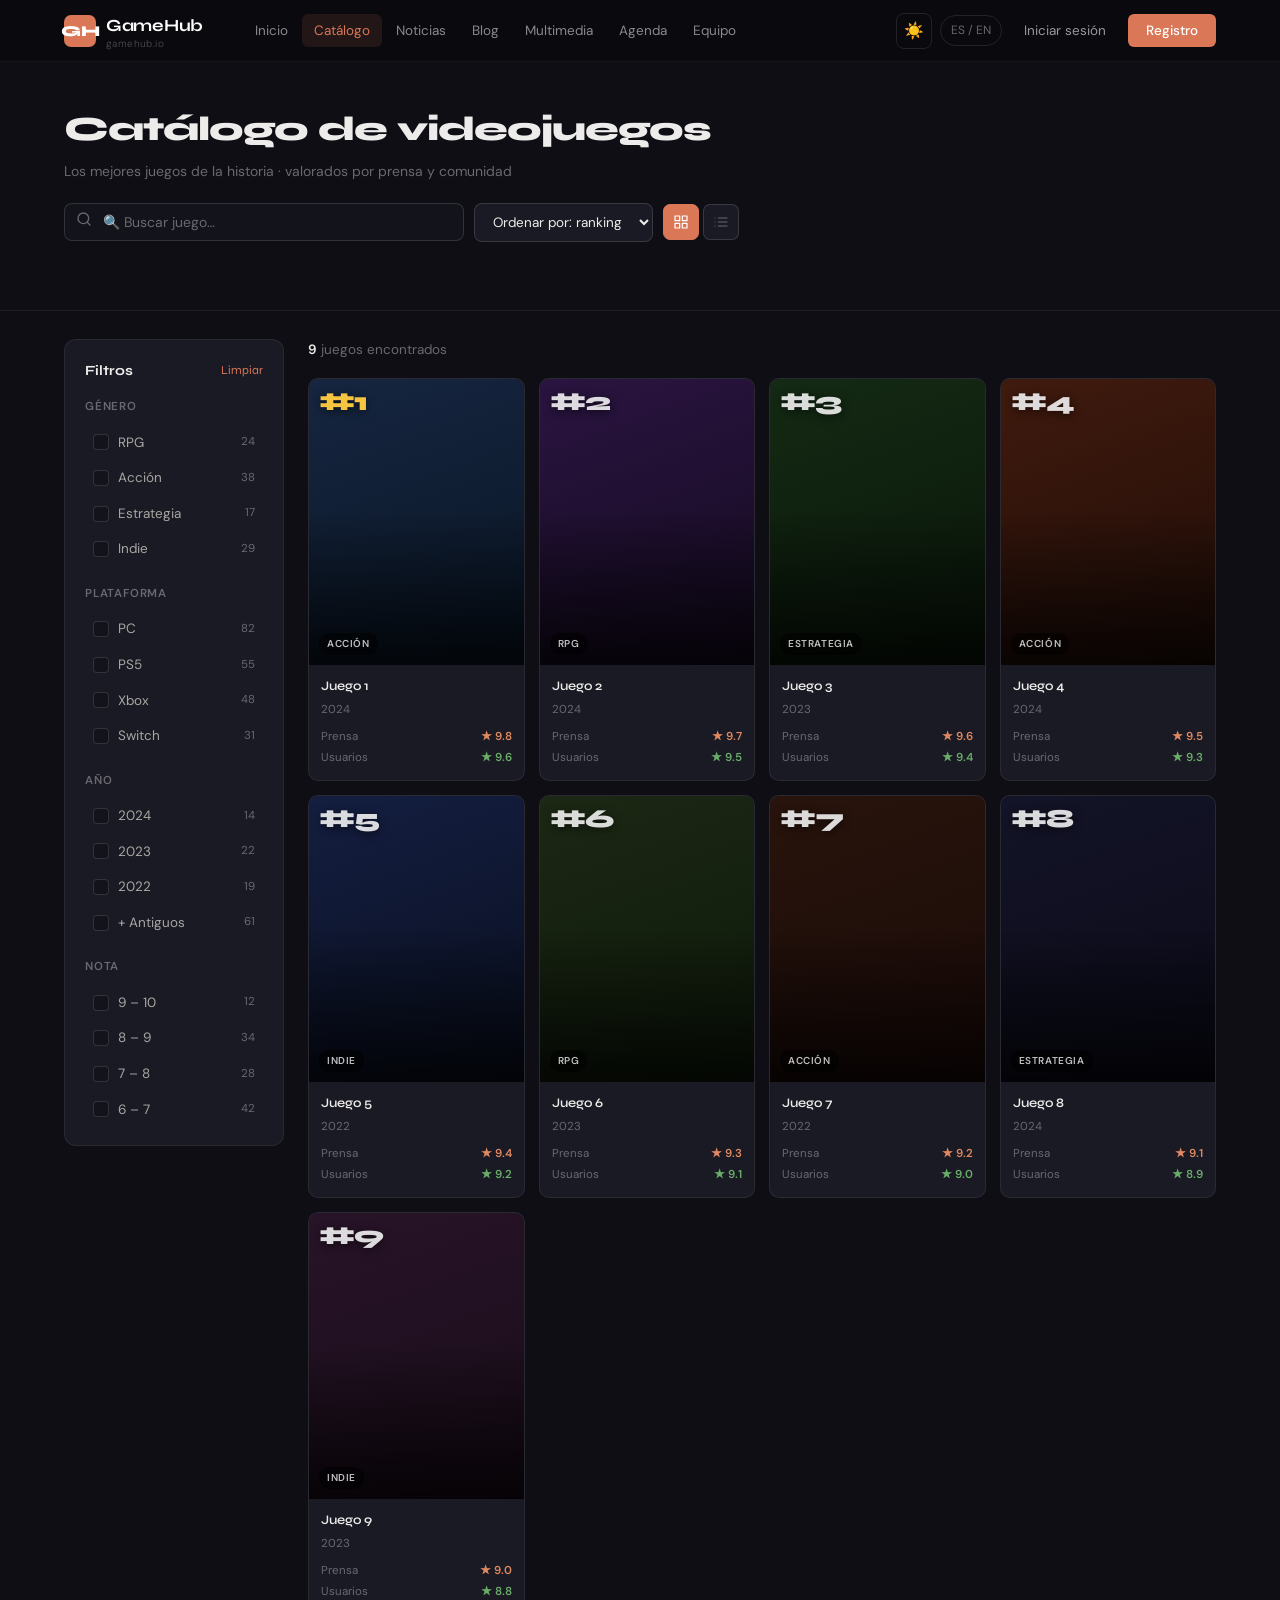
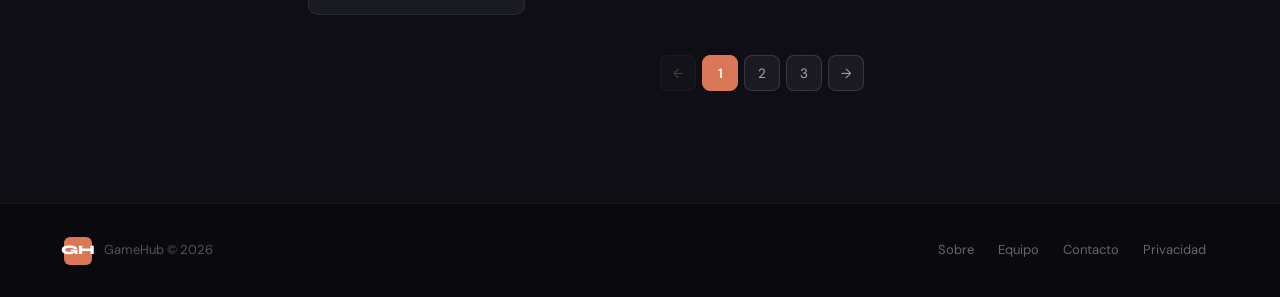
==== frontend/catalogo.html @ 4c036180 "Commit inicial para el frontend Frontend con todas las paginas creadas y funcionales. Falta integrar" ====
<!DOCTYPE html>
<html lang="es" data-theme="dark" data-page="catalogo">
<head>
  <meta charset="UTF-8">
  <meta name="viewport" content="width=device-width, initial-scale=1.0">
  <title>Catálogo — GameHub</title>
  <link rel="preconnect" href="https://fonts.googleapis.com">
  <link rel="preconnect" href="https://fonts.gstatic.com" crossorigin>
  <link href="https://fonts.googleapis.com/css2?family=Syne:wght@400;600;700;800&family=DM+Sans:ital,opsz,wght@0,9..40,300;0,9..40,400;0,9..40,500;1,9..40,300&display=swap" rel="stylesheet">
  <link rel="stylesheet" href="css/base.css">
  <link rel="stylesheet" href="css/catalogo.css">
  <link rel="icon" href="data:image/svg+xml,<svg xmlns='http://www.w3.org/2000/svg' viewBox='0 0 32 32'><rect width='32' height='32' rx='7' fill='%23D97757'/><text x='50%25' y='50%25' dominant-baseline='central' text-anchor='middle' font-family='sans-serif' font-weight='900' font-size='18' fill='white'>GH</text></svg>">
</head>
<body>

  <!-- NAVBAR -->
  <nav class="navbar">
    <a href="index.html" class="nav-logo">
      <div class="nav-logo-icon">GH</div>
      <div><div class="nav-logo-text">GameHub</div><small>gamehub.io</small></div>
    </a>
    <div class="nav-links">
      <a href="index.html" data-i18n="nav.inicio">Inicio</a>
      <a href="catalogo.html" class="active" data-i18n="nav.catalogo">Catálogo</a>
      <a href="noticias.html" data-i18n="nav.noticias">Noticias</a>
      <a href="blog.html" data-i18n="nav.blog">Blog</a>
      <a href="multimedia.html" data-i18n="nav.multimedia">Multimedia</a>
      <a href="agenda.html" data-i18n="nav.agenda">Agenda</a>
      <a href="equipo.html" data-i18n="nav.equipo">Equipo</a>
    </div>
    <div class="nav-right">
      <button class="theme-toggle" id="themeToggle">☀️</button>
      <span class="nav-lang" data-i18n="nav.lang">ES / EN</span>
      <button class="btn-ghost" onclick="location.href='login.html'" data-i18n="nav.login">Iniciar sesión</button>
      <button class="btn-primary" onclick="location.href='register.html'" data-i18n="nav.registro">Registro</button>
      <button class="nav-hamburger" id="hamburger" aria-label="Menú"><span></span><span></span><span></span></button>
    </div>
  </nav>

  <!-- PAGE HEADER -->
  <div class="page-header">
    <div class="header-top">
      <div>
        <h1 class="page-title" data-i18n="catalogo.title">Catálogo de <em>videojuegos</em></h1>
        <p class="page-subtitle" data-i18n="catalogo.subtitle">Los mejores juegos de la historia · valorados por prensa y comunidad</p>
      </div>
    </div>
    <div class="controls-row">
      <div class="search-wrap">
        <span class="search-icon"><svg viewBox="0 0 24 24"><circle cx="11" cy="11" r="8"/><line x1="21" y1="21" x2="16.65" y2="16.65"/></svg></span>
        <input class="search-input" type="search" id="searchInput" placeholder="🔍 Buscar juego…" data-i18n-placeholder="catalogo.search.placeholder" autocomplete="off">
      </div>
      <select class="sort-select" id="sortSelect">
        <option value="ranking" data-i18n="catalogo.sort.ranking">Ordenar por: ranking</option>
        <option value="press" data-i18n="catalogo.sort.press">Nota prensa</option>
        <option value="community" data-i18n="catalogo.sort.community">Nota comunidad</option>
        <option value="year-desc" data-i18n="catalogo.sort.year_desc">Año (más reciente)</option>
        <option value="year-asc" data-i18n="catalogo.sort.year_asc">Año (más antiguo)</option>
        <option value="name" data-i18n="catalogo.sort.name">Nombre A–Z</option>
      </select>
      <div class="view-toggle">
        <button class="view-btn active" id="btnGrid" data-i18n-title="catalogo.view.grid" title="Vista cuadrícula">
          <svg viewBox="0 0 24 24"><rect x="3" y="3" width="7" height="7"/><rect x="14" y="3" width="7" height="7"/><rect x="3" y="14" width="7" height="7"/><rect x="14" y="14" width="7" height="7"/></svg>
        </button>
        <button class="view-btn" id="btnList" data-i18n-title="catalogo.view.list" title="Vista lista">
          <svg viewBox="0 0 24 24"><line x1="8" y1="6" x2="21" y2="6"/><line x1="8" y1="12" x2="21" y2="12"/><line x1="8" y1="18" x2="21" y2="18"/><line x1="3" y1="6" x2="3.01" y2="6"/><line x1="3" y1="12" x2="3.01" y2="12"/><line x1="3" y1="18" x2="3.01" y2="18"/></svg>
        </button>
      </div>
    </div>
    <!-- Active filter chips -->
    <div class="active-filters" id="activeFilters"></div>
  </div>

  <!-- LAYOUT -->
  <div class="layout">

    <!-- SIDEBAR -->
    <aside class="sidebar">
      <div class="sidebar-title">
        <span data-i18n="catalogo.filters.title">Filtros</span>
        <span class="clear-all" id="clearAll" data-i18n="catalogo.filters.clear">Limpiar</span>
      </div>

      <div class="filter-group">
        <span class="filter-group-label" data-i18n="catalogo.filter.genero">Género</span>
        <div class="filter-options">
          <label class="filter-opt"><input type="checkbox" data-group="genero" value="rpg"><span class="filter-box"><svg viewBox="0 0 12 10"><polyline points="1 5 4.5 8.5 11 1"/></svg></span>RPG<span class="filter-opt-count">24</span></label>
          <label class="filter-opt"><input type="checkbox" data-group="genero" value="accion"><span class="filter-box"><svg viewBox="0 0 12 10"><polyline points="1 5 4.5 8.5 11 1"/></svg></span>Acción<span class="filter-opt-count">38</span></label>
          <label class="filter-opt"><input type="checkbox" data-group="genero" value="estrategia"><span class="filter-box"><svg viewBox="0 0 12 10"><polyline points="1 5 4.5 8.5 11 1"/></svg></span>Estrategia<span class="filter-opt-count">17</span></label>
          <label class="filter-opt"><input type="checkbox" data-group="genero" value="indie"><span class="filter-box"><svg viewBox="0 0 12 10"><polyline points="1 5 4.5 8.5 11 1"/></svg></span>Indie<span class="filter-opt-count">29</span></label>
        </div>
      </div>

      <div class="filter-group">
        <span class="filter-group-label" data-i18n="catalogo.filter.plataforma">Plataforma</span>
        <div class="filter-options">
          <label class="filter-opt"><input type="checkbox" data-group="plataforma" value="pc"><span class="filter-box"><svg viewBox="0 0 12 10"><polyline points="1 5 4.5 8.5 11 1"/></svg></span>PC<span class="filter-opt-count">82</span></label>
          <label class="filter-opt"><input type="checkbox" data-group="plataforma" value="ps5"><span class="filter-box"><svg viewBox="0 0 12 10"><polyline points="1 5 4.5 8.5 11 1"/></svg></span>PS5<span class="filter-opt-count">55</span></label>
          <label class="filter-opt"><input type="checkbox" data-group="plataforma" value="xbox"><span class="filter-box"><svg viewBox="0 0 12 10"><polyline points="1 5 4.5 8.5 11 1"/></svg></span>Xbox<span class="filter-opt-count">48</span></label>
          <label class="filter-opt"><input type="checkbox" data-group="plataforma" value="switch"><span class="filter-box"><svg viewBox="0 0 12 10"><polyline points="1 5 4.5 8.5 11 1"/></svg></span>Switch<span class="filter-opt-count">31</span></label>
        </div>
      </div>

      <div class="filter-group">
        <span class="filter-group-label" data-i18n="catalogo.filter.anyo">Año</span>
        <div class="filter-options">
          <label class="filter-opt"><input type="checkbox" data-group="anyo" value="2024"><span class="filter-box"><svg viewBox="0 0 12 10"><polyline points="1 5 4.5 8.5 11 1"/></svg></span>2024<span class="filter-opt-count">14</span></label>
          <label class="filter-opt"><input type="checkbox" data-group="anyo" value="2023"><span class="filter-box"><svg viewBox="0 0 12 10"><polyline points="1 5 4.5 8.5 11 1"/></svg></span>2023<span class="filter-opt-count">22</span></label>
          <label class="filter-opt"><input type="checkbox" data-group="anyo" value="2022"><span class="filter-box"><svg viewBox="0 0 12 10"><polyline points="1 5 4.5 8.5 11 1"/></svg></span>2022<span class="filter-opt-count">19</span></label>
          <label class="filter-opt"><input type="checkbox" data-group="anyo" value="old"><span class="filter-box"><svg viewBox="0 0 12 10"><polyline points="1 5 4.5 8.5 11 1"/></svg></span><span data-i18n="catalogo.filter.old">+ Antiguos</span><span class="filter-opt-count">61</span></label>
        </div>
      </div>

      <div class="filter-group">
        <span class="filter-group-label" data-i18n="catalogo.filter.nota">Nota</span>
        <div class="filter-options">
          <label class="filter-opt"><input type="checkbox" data-group="nota" value="9-10"><span class="filter-box"><svg viewBox="0 0 12 10"><polyline points="1 5 4.5 8.5 11 1"/></svg></span>9 – 10<span class="filter-opt-count">12</span></label>
          <label class="filter-opt"><input type="checkbox" data-group="nota" value="8-9"><span class="filter-box"><svg viewBox="0 0 12 10"><polyline points="1 5 4.5 8.5 11 1"/></svg></span>8 – 9<span class="filter-opt-count">34</span></label>
          <label class="filter-opt"><input type="checkbox" data-group="nota" value="7-8"><span class="filter-box"><svg viewBox="0 0 12 10"><polyline points="1 5 4.5 8.5 11 1"/></svg></span>7 – 8<span class="filter-opt-count">28</span></label>
          <label class="filter-opt"><input type="checkbox" data-group="nota" value="6-7"><span class="filter-box"><svg viewBox="0 0 12 10"><polyline points="1 5 4.5 8.5 11 1"/></svg></span>6 – 7<span class="filter-opt-count">42</span></label>
        </div>
      </div>
    </aside>

    <!-- MAIN -->
    <main class="main">

      <div class="results-bar">
        <span class="results-count" id="resultsCount"><strong>9</strong> juegos encontrados</span>
      </div>

      <!-- GRID VIEW -->
      <div class="games-grid" id="gamesGrid">
        <!-- Cards injected by JS from data array -->
      </div>

      <!-- LIST VIEW (hidden by default) -->
      <div class="games-list" id="gamesList" style="display:none">
      </div>

      <!-- No results -->
      <div class="no-results" id="noResults">
        <div class="no-results-icon">🎮</div>
        <p data-i18n="catalogo.no_results">Ningún juego coincide con los filtros seleccionados.</p>
      </div>

      <!-- Pagination -->
      <div class="pagination" id="pagination">
        <button class="page-btn" id="prevPage" disabled>←</button>
        <button class="page-btn active" data-page="1">1</button>
        <button class="page-btn" data-page="2">2</button>
        <button class="page-btn" data-page="3">3</button>
        <button class="page-btn" id="nextPage">→</button>
      </div>

    </main>
  </div>

  <script src="js/i18n.js" defer></script>
  <script src="js/base.js" defer></script>
  <script src="js/catalogo.js" defer></script>
  <script src="js/modals.js" defer></script>
</body>
</html>
---- frontend/css/base.css ----
*, *::before, *::after { box-sizing: border-box; margin: 0; padding: 0; }

/* ── THEMES ───────────────────────────────────────── */
[data-theme="dark"] {
  --bg:          #0E0E14;
  --surface:     #1A1A24;
  --surface-2:   #22222E;
  --surface-3:   #20202C;
  --accent:      #D97757;
  --accent-h:    #C4633F;
  --accent-dim:  rgba(217,119,87,0.12);
  --accent-dim2: rgba(217,119,87,0.22);
  --border:      rgba(255,255,255,0.07);
  --border-2:    rgba(255,255,255,0.13);
  --border-focus: rgba(217,119,87,0.6);
  --text:        #EEECEA;
  --text-2:      #A8A6A2;
  --muted:       #6A6870;
  --live:        #E8412A;
  --score-p:     #E08860;
  --score-c:     #6AAD69;
  --nav-bg:      #09090E;
  --nav-border:  rgba(255,255,255,0.05);
  --sidebar-bg:  #111118; 
  --input-bg:    #13131C;
  --error:       #E05252;
  --error-dim:   rgba(224,82,82,0.1);
  --error-border:rgba(224,82,82,0.4);
  --success:     #5BAD5A; 
  --green:       #5BAD5A;
  --green-dim:   rgba(91,173,90,0.12); 
  --shadow:      0 2px 16px rgba(0,0,0,0.45);
  --shadow-lg:   0 8px 40px rgba(0,0,0,0.65);
  --shadow-lg2:  0 20px 60px rgba(0,0,0,0.6);
  --role-color:  #6AAD69;
  --role-bg:     rgba(106,173,105,0.12);
  --hero-glow:   rgba(217,119,87,0.07);
  --hero-cover:  linear-gradient(145deg, #12121C 0%, #1E1E2E 100%);
  --bottom-nav:  #0D0D13;
  --featured-overlay: linear-gradient(to top, rgba(0,0,0,0.92) 0%, rgba(0,0,0,0.5) 50%, rgba(0,0,0,0.1) 100%);
  --gold:        #F5C542;
  --live:        #E8412A;
  --twitch:      #9146FF;
  --youtube:     #FF0000; 
  --player-bg:   #080810; 
}
[data-theme="light"] {
  --bg:          #F3F2EF;
  --surface:     #FFFFFF;
  --surface-2:   #F7F6F3; 
  --accent:      #C96A42;
  --accent-h:    #B05530;
  --accent-dim:  rgba(201,106,66,0.10);
  --accent-dim2: rgba(201,106,66,0.20);
  --border:      rgba(0,0,0,0.08);
  --border-2:    rgba(0,0,0,0.15);
  --border-focus:rgba(201,106,66,0.55);
  --text:        #18181E;
  --text-2:      #5A5858;
  --muted:       #7A7875;
  --live:        #D63522;
  --score-p:     #C06A42;
  --score-c:     #4A8A49;
  --nav-bg:      #18181E;
  --nav-border:  rgba(255,255,255,0.05);
  --sidebar-bg:  #18181E; 
  --input-bg:    #F8F7F4;
  --error:       #C93838;
  --error-dim:   rgba(201,56,56,0.08);
  --shadow:      0 2px 12px rgba(0,0,0,0.08);
  --error-border:rgba(201,56,56,0.35);
  --green:       #3A8A39;
  --green-dim:   rgba(58,138,57,0.10);
  --success:     #3A8A39; 
  --shadow:      0 2px 12px rgba(0,0,0,0.08);
  --shadow-lg:   0 8px 32px rgba(0,0,0,0.14);
  --role-color:  #3A8A39;
  --role-bg:     rgba(58,138,57,0.10);
  --shadow-lg2:  0 20px 60px rgba(0,0,0,0.12);
  --hero-glow:   rgba(201,106,66,0.05);
  --hero-cover:  linear-gradient(145deg, #1A1A28 0%, #252535 100%);
  --bottom-nav:  #18181E;
  --featured-overlay: linear-gradient(to top, rgba(0,0,0,0.88) 0%, rgba(0,0,0,0.45) 55%, rgba(0,0,0,0.08) 100%);
  --gold:        #C8960A;
  --live:        #D63522;
  --twitch:      #7B33E8;
  --youtube:     #CC0000;
  --player-bg:   #18181E;

}

/* ── BASE ─────────────────────────────────────────── */
html { scroll-behavior: smooth; }
body {
  font-family: 'DM Sans', sans-serif;
  background: var(--bg);
  color: var(--text);
  font-size: 15px;
  line-height: 1.6;
  -webkit-font-smoothing: antialiased;
  transition: background 0.28s ease, color 0.28s ease;
}
a { color: inherit; text-decoration: none; }

/* ── NAVBAR ───────────────────────────────────────── */
.navbar {
  position: sticky; top: 0; z-index: 100;
  background: var(--nav-bg);
  border-bottom: 1px solid var(--nav-border);
  padding: 0 clamp(24px, 5vw, 120px);
  display: flex; align-items: center;
  height: 62px;
}
.nav-logo {
  display: flex; align-items: center; gap: 10px;
  margin-right: 40px; flex-shrink: 0;
}
.nav-logo-icon {
  width: 32px; height: 32px;
  background: var(--accent); border-radius: 7px;
  display: flex; align-items: center; justify-content: center;
  font-family: 'Syne', sans-serif; font-weight: 800; font-size: 15px; color: #fff;
}
.nav-logo-text { font-family: 'Syne', sans-serif; font-weight: 700; font-size: 17px; color: #fff; letter-spacing: -0.3px; }
.nav-logo small { font-size: 10px; color: rgba(255,255,255,0.28); font-weight: 300; letter-spacing: 0.4px; display: block; line-height: 1; }
.nav-links { display: flex; align-items: center; gap: 2px; flex: 1; }
.nav-links a { font-size: 13.5px; color: rgba(255,255,255,0.52); padding: 6px 12px; border-radius: 6px; transition: color 0.15s, background 0.15s; white-space: nowrap; }
.nav-links a:hover { color: rgba(255,255,255,0.88); background: rgba(255,255,255,0.06); }
.nav-links a.active { color: var(--accent); background: var(--accent-dim); }
.nav-right { display: flex; align-items: center; gap: 8px; flex-shrink: 0; }
.theme-toggle {
  width: 36px; height: 36px; border-radius: 8px;
  border: 1px solid rgba(255,255,255,0.1); background: transparent;
  cursor: pointer; display: flex; align-items: center; justify-content: center;
  font-size: 16px; line-height: 1; transition: background 0.15s;
}
.theme-toggle:hover { background: rgba(255,255,255,0.08); }
.nav-lang { font-size: 12px; color: rgba(255,255,255,0.38); padding: 5px 10px; border: 1px solid rgba(255,255,255,0.1); border-radius: 100px; cursor: pointer; white-space: nowrap; transition: all 0.15s; }
.nav-lang:hover { color: rgba(255,255,255,0.72); border-color: rgba(255,255,255,0.2); }
.btn-ghost { font-family: 'DM Sans', sans-serif; font-size: 13.5px; color: rgba(255,255,255,0.58); background: transparent; border: none; padding: 8px 14px; cursor: pointer; border-radius: 6px; transition: color 0.15s, background 0.15s; }
.btn-ghost:hover { color: #fff; background: rgba(255,255,255,0.07); }
.btn-primary { font-family: 'DM Sans', sans-serif; font-size: 13.5px; font-weight: 500; color: #fff; background: var(--accent); border: none; padding: 8px 18px; cursor: pointer; border-radius: 6px; transition: background 0.15s, transform 0.1s; }
.btn-primary:hover { background: var(--accent-h); transform: translateY(-1px); }
.nav-hamburger { display: none; }

/* ── FOOTER ───────────────────────────────────────── */
footer {
  background: var(--nav-bg);
  border-top: 1px solid var(--nav-border);
  margin-top: 48px;
  padding: 32px clamp(24px, 5vw, 120px);
  display: flex; align-items: center; justify-content: space-between;
}
.footer-left { display: flex; align-items: center; gap: 12px; }
.footer-logo { width: 28px; height: 28px; background: var(--accent); border-radius: 6px; display: flex; align-items: center; justify-content: center; font-family: 'Syne', sans-serif; font-weight: 800; font-size: 13px; color: #fff; }
.footer-copy { font-size: 13px; color: rgba(255,255,255,0.3); }
.footer-links { display: flex; gap: 4px; }
.footer-links a { font-size: 13px; color: rgba(255,255,255,0.38); padding: 4px 10px; border-radius: 6px; transition: color 0.15s; }
.footer-links a:hover { color: rgba(255,255,255,0.78); }

/* ── BOTTOM NAV (mobile only) ─────────────────────── */
.bottom-nav { display: none; }

/* ── ANIMATIONS ───────────────────────────────────── */
@keyframes fadeUp { from { opacity: 0; transform: translateY(20px); } to { opacity: 1; transform: translateY(0); } }
@keyframes pulse { 0%, 100% { opacity: 1; } 50% { opacity: 0.3; } }
.reveal { opacity: 0; transform: translateY(16px); transition: opacity 0.45s ease, transform 0.45s ease; }
.reveal.visible { opacity: 1; transform: translateY(0); }

/* ── HAMBURGER DRAWER ─────────────────────────────── */
.drawer-overlay {
  display: none;
  position: fixed; inset: 0; z-index: 500;
  background: rgba(0,0,0,0.55);
  backdrop-filter: blur(4px);
  opacity: 0;
  transition: opacity 0.25s ease;
}
.drawer-overlay.open { opacity: 1; }
.drawer {
  position: fixed; top: 0; right: 0; bottom: 0;
  z-index: 501; width: 280px;
  background: var(--nav-bg);
  border-left: 1px solid var(--nav-border);
  transform: translateX(100%);
  transition: transform 0.28s cubic-bezier(0.4, 0, 0.2, 1);
  display: flex; flex-direction: column;
}
.drawer.open { transform: translateX(0); }
.drawer-header {
  display: flex; align-items: center; justify-content: space-between;
  padding: 0 20px; height: 54px;
  border-bottom: 1px solid var(--nav-border);
  flex-shrink: 0;
}
.drawer-logo { display: flex; align-items: center; gap: 8px; }
.drawer-logo-icon { width: 28px; height: 28px; background: var(--accent); border-radius: 6px; display: flex; align-items: center; justify-content: center; font-family: 'Syne', sans-serif; font-weight: 800; font-size: 13px; color: #fff; }
.drawer-logo-text { font-family: 'Syne', sans-serif; font-weight: 700; font-size: 15px; color: #fff; }
.drawer-close { width: 32px; height: 32px; background: transparent; border: 1px solid rgba(255,255,255,0.1); border-radius: 7px; cursor: pointer; color: rgba(255,255,255,0.6); font-size: 18px; line-height: 1; display: flex; align-items: center; justify-content: center; transition: background 0.15s, color 0.15s; }
.drawer-close:hover { background: rgba(255,255,255,0.08); color: #fff; }
.drawer-nav { flex: 1; overflow-y: auto; padding: 12px 12px 0; display: flex; flex-direction: column; gap: 2px; }
.drawer-nav a { display: flex; align-items: center; gap: 12px; font-size: 15px; font-weight: 500; color: rgba(255,255,255,0.65); padding: 12px 14px; border-radius: 8px; transition: color 0.15s, background 0.15s; }
.drawer-nav a:hover { color: #fff; background: rgba(255,255,255,0.07); }
.drawer-nav a.active { color: var(--accent); background: var(--accent-dim); }
.drawer-nav a svg { width: 18px; height: 18px; flex-shrink: 0; stroke: currentColor; fill: none; stroke-width: 1.8; stroke-linecap: round; stroke-linejoin: round; }
.drawer-footer { padding: 16px 12px; border-top: 1px solid var(--nav-border); display: flex; flex-direction: column; gap: 8px; }
.drawer-lang { font-size: 13px; color: rgba(255,255,255,0.45); padding: 10px 14px; border: 1px solid rgba(255,255,255,0.1); border-radius: 8px; text-align: center; cursor: pointer; transition: all 0.15s; }
.drawer-lang:hover { color: rgba(255,255,255,0.75); border-color: rgba(255,255,255,0.2); }
.drawer-btn-ghost { font-family: 'DM Sans', sans-serif; font-size: 14px; color: rgba(255,255,255,0.7); background: rgba(255,255,255,0.06); border: 1px solid rgba(255,255,255,0.1); padding: 11px; border-radius: 8px; cursor: pointer; text-align: center; transition: background 0.15s, color 0.15s; }
.drawer-btn-ghost:hover { color: #fff; background: rgba(255,255,255,0.1); }
.drawer-btn-primary { font-family: 'DM Sans', sans-serif; font-size: 14px; font-weight: 500; color: #fff; background: var(--accent); border: none; padding: 11px; border-radius: 8px; cursor: pointer; text-align: center; transition: background 0.15s; }
.drawer-btn-primary:hover { background: var(--accent-h); }

/* ── MOBILE — navbar, drawer, bottom nav ──────────── */
@media (max-width: 768px) {
  .navbar { padding: 0 16px; height: 54px; }
  .nav-links,
  .nav-right .nav-lang,
  .nav-right .btn-ghost,
  .nav-right .btn-primary { display: none; }
  .nav-logo { margin-right: 0; flex: 1; }
  .nav-logo-icon { width: 28px; height: 28px; font-size: 13px; }
  .nav-logo-text { font-size: 15px; }
  .nav-logo small { display: none; }
  .nav-right { gap: 4px; }
  .theme-toggle { width: 32px; height: 32px; border-radius: 7px; font-size: 14px; }
  .nav-hamburger {
    display: flex; flex-direction: column; justify-content: center; gap: 5px;
    width: 32px; height: 32px; background: transparent;
    border: 1px solid rgba(255,255,255,0.1); border-radius: 7px;
    cursor: pointer; padding: 7px;
  }
  .nav-hamburger span { display: block; height: 1.5px; background: rgba(255,255,255,0.7); border-radius: 2px; transition: all 0.2s; }

  footer { display: none; }

  .bottom-nav {
    display: flex; position: fixed; bottom: 0; left: 0; right: 0; z-index: 200;
    background: var(--bottom-nav); border-top: 1px solid var(--nav-border);
    padding: 0; padding-bottom: env(safe-area-inset-bottom);
  }
  .bottom-nav a {
    flex: 1; display: flex; flex-direction: column; align-items: center; justify-content: center;
    gap: 3px; padding: 10px 4px 8px; color: var(--muted); font-size: 10px;
    font-weight: 500; letter-spacing: 0.2px; transition: color 0.15s;
    -webkit-tap-highlight-color: transparent;
  }
  .bottom-nav a.active { color: var(--accent); }
  .bottom-nav a:hover { color: var(--text-2); }
  .bottom-nav svg { width: 22px; height: 22px; stroke: currentColor; fill: none; stroke-width: 1.8; stroke-linecap: round; stroke-linejoin: round; }
  .bottom-nav a.active svg { stroke-width: 2.2; }
  body { padding-bottom: 68px; }
}

/* ── Drawer hidden on desktop ─────────────────────── */
@media (min-width: 769px) {
  .drawer-overlay, .drawer { display: none !important; }
}
---- frontend/css/catalogo.css ----
*, *::before, *::after { box-sizing: border-box; margin: 0; padding: 0; }
    /* ── PAGE HEADER ──────────────────────────────────── */
    .page-header {
      padding: 40px clamp(24px,5vw,120px) 28px;
      max-width: 1800px; margin: 0 auto;
      border-bottom: 1px solid var(--border);
    }
    .header-top { display: flex; align-items: flex-end; justify-content: space-between; gap: 24px; margin-bottom: 20px; }
    .page-title { font-family: 'Syne',sans-serif; font-weight: 800; font-size: 34px; letter-spacing: -1px; color: var(--text); }
    .page-title em { font-style: normal; color: var(--accent); }
    .page-subtitle { font-size: 14px; color: var(--muted); margin-top: 4px; }

    /* Search + controls row */
    .controls-row { display: flex; align-items: center; gap: 10px; }

    .search-wrap { position: relative; flex: 1; max-width: 400px; }
    .search-icon { position: absolute; left: 12px; top: 50%; transform: translateY(-50%); color: var(--muted); pointer-events: none; }
    .search-icon svg { width: 16px; height: 16px; stroke: currentColor; fill: none; stroke-width: 2; stroke-linecap: round; stroke-linejoin: round; }
    .search-input {
      width: 100%; background: var(--input-bg); border: 1px solid var(--border-2);
      border-radius: 8px; padding: 9px 14px 9px 38px;
      font-family: 'DM Sans',sans-serif; font-size: 14px; color: var(--text);
      outline: none; transition: border-color .18s, box-shadow .18s;
    }
    .search-input::placeholder { color: var(--muted); }
    .search-input:focus { border-color: rgba(217,119,87,.6); box-shadow: 0 0 0 3px var(--accent-dim); }

    .sort-select {
      background: var(--surface); border: 1px solid var(--border-2);
      border-radius: 8px; padding: 9px 14px;
      font-family: 'DM Sans',sans-serif; font-size: 13.5px; color: var(--text);
      cursor: pointer; outline: none; transition: border-color .15s;
      white-space: nowrap;
    }
    .sort-select:focus { border-color: var(--accent); }

    .view-toggle { display: flex; gap: 4px; }
    .view-btn {
      width: 36px; height: 36px; border-radius: 7px;
      border: 1px solid var(--border-2); background: var(--surface);
      cursor: pointer; display: flex; align-items: center; justify-content: center;
      color: var(--muted); transition: all .15s;
    }
    .view-btn svg { width: 16px; height: 16px; stroke: currentColor; fill: none; stroke-width: 1.8; stroke-linecap: round; stroke-linejoin: round; }
    .view-btn.active { background: var(--accent); border-color: var(--accent); color: #fff; }
    .view-btn:hover:not(.active) { border-color: var(--border-2); color: var(--text); }

    /* Active filters chips */
    .active-filters { display: flex; gap: 6px; flex-wrap: wrap; margin-top: 12px; min-height: 28px; }
    .filter-chip {
      display: inline-flex; align-items: center; gap: 6px;
      font-size: 12px; font-weight: 500; color: var(--accent);
      background: var(--accent-dim); border: 1px solid var(--accent-dim2);
      padding: 3px 10px 3px 10px; border-radius: 100px; cursor: pointer;
      transition: background .15s;
    }
    .filter-chip:hover { background: var(--accent-dim2); }
    .filter-chip .chip-x { font-size: 14px; line-height: 1; margin-left: 2px; opacity: .7; }

    /* ── LAYOUT ───────────────────────────────────────── */
    .layout {
      display: grid;
      grid-template-columns: 220px 1fr;
      gap: 24px;
      padding: 28px clamp(24px,5vw,120px) 64px;
      max-width: 1800px; margin: 0 auto;
      align-items: start;
    }

    /* ── SIDEBAR FILTERS ──────────────────────────────── */
    .sidebar {
      position: sticky; top: 78px;
      background: var(--surface); border: 1px solid var(--border);
      border-radius: 12px; padding: 20px;
    }
    .sidebar-title {
      font-family: 'Syne',sans-serif; font-weight: 700; font-size: 14px;
      color: var(--text); margin-bottom: 16px;
      display: flex; align-items: center; justify-content: space-between;
    }
    .clear-all {
      font-size: 12px; font-weight: 400; color: var(--accent);
      cursor: pointer; transition: opacity .15s;
    }
    .clear-all:hover { opacity: .75; }

    .filter-group { margin-bottom: 20px; }
    .filter-group:last-child { margin-bottom: 0; }
    .filter-group-label {
      font-size: 11.5px; font-weight: 600; letter-spacing: .8px;
      text-transform: uppercase; color: var(--muted);
      margin-bottom: 10px; display: block;
    }
    .filter-options { display: flex; flex-direction: column; gap: 4px; }

    .filter-opt {
      display: flex; align-items: center; gap: 9px;
      font-size: 13.5px; color: var(--text-2);
      padding: 5px 8px; border-radius: 6px;
      cursor: pointer; transition: background .15s, color .15s;
      user-select: none;
    }
    .filter-opt:hover { background: var(--surface-3); color: var(--text); }
    .filter-opt input { display: none; }
    .filter-box {
      width: 16px; height: 16px; border-radius: 4px;
      border: 1.5px solid var(--border-2); background: var(--input-bg);
      display: flex; align-items: center; justify-content: center; flex-shrink: 0;
      transition: all .15s;
    }
    .filter-opt input:checked + .filter-box { background: var(--accent); border-color: var(--accent); }
    .filter-box svg { width: 9px; height: 9px; stroke: #fff; fill: none; stroke-width: 2.5; stroke-linecap: round; stroke-linejoin: round; opacity: 0; transition: opacity .15s; }
    .filter-opt input:checked + .filter-box svg { opacity: 1; }
    .filter-opt-count { margin-left: auto; font-size: 11.5px; color: var(--muted); }

    /* ── MAIN CONTENT ─────────────────────────────────── */
    .main { min-width: 0; }

    .results-bar {
      display: flex; align-items: center; justify-content: space-between;
      margin-bottom: 18px;
    }
    .results-count { font-size: 13.5px; color: var(--muted); }
    .results-count strong { color: var(--text); font-weight: 600; }

    /* ── GRID VIEW ────────────────────────────────────── */
    .games-grid {
      display: grid;
      grid-template-columns: repeat(auto-fill, minmax(180px, 1fr));
      gap: 14px;
    }

    .game-card {
      background: var(--surface); border: 1px solid var(--border);
      border-radius: 10px; overflow: hidden; cursor: pointer;
      transition: transform .18s, box-shadow .18s, border-color .18s;
    }
    .game-card:hover { transform: translateY(-5px); box-shadow: var(--shadow-lg); border-color: var(--accent-dim2); }

    .game-cover { width: 100%; aspect-ratio: 3/4; position: relative; }
    .game-cover-bg { position: absolute; inset: 0; }
    .gc1 { background: linear-gradient(160deg,#162640 0%,#091525 100%); }
    .gc2 { background: linear-gradient(160deg,#2A1440 0%,#140A20 100%); }
    .gc3 { background: linear-gradient(160deg,#142A14 0%,#091509 100%); }
    .gc4 { background: linear-gradient(160deg,#401A0E 0%,#200D07 100%); }
    .gc5 { background: linear-gradient(160deg,#141E40 0%,#090F20 100%); }
    .gc6 { background: linear-gradient(160deg,#1C2814 0%,#0E1A0A 100%); }
    .gc7 { background: linear-gradient(160deg,#28140C 0%,#1A0A08 100%); }
    .gc8 { background: linear-gradient(160deg,#141428 0%,#0A0A18 100%); }
    .gc9 { background: linear-gradient(160deg,#281428 0%,#180C18 100%); }
    .game-cover::after { content: ''; position: absolute; bottom: 0; left: 0; right: 0; height: 55%; background: linear-gradient(to top,rgba(0,0,0,.75),transparent); }

    .game-rank { position: absolute; top: 10px; left: 10px; font-family: 'Syne',sans-serif; font-weight: 800; font-size: 26px; color: rgba(255,255,255,.85); line-height: 1; letter-spacing: -1px; text-shadow: 0 2px 10px rgba(0,0,0,.6); z-index: 1; }
    .game-rank.gold { color: var(--gold); }

    .game-genre-tag { position: absolute; bottom: 10px; left: 10px; z-index: 1; font-size: 10px; font-weight: 600; letter-spacing: .6px; text-transform: uppercase; background: rgba(0,0,0,.5); color: rgba(255,255,255,.75); padding: 3px 8px; border-radius: 100px; backdrop-filter: blur(4px); }

    .game-info { padding: 11px 12px 13px; }
    .game-name { font-family: 'Syne',sans-serif; font-weight: 600; font-size: 13px; color: var(--text); margin-bottom: 4px; white-space: nowrap; overflow: hidden; text-overflow: ellipsis; }
    .game-year { font-size: 11.5px; color: var(--muted); margin-bottom: 8px; }
    .game-scores { display: flex; flex-direction: column; gap: 3px; }
    .score-row { display: flex; align-items: center; justify-content: space-between; font-size: 11.5px; }
    .score-label { color: var(--muted); }
    .score-val { font-weight: 600; }
    .score-val.press { color: var(--score-p); }
    .score-val.community { color: var(--score-c); }

    /* ── LIST VIEW ────────────────────────────────────── */
    .games-list { display: flex; flex-direction: column; gap: 8px; }
    .game-row {
      background: var(--surface); border: 1px solid var(--border);
      border-radius: 10px; padding: 14px 18px;
      display: flex; align-items: center; gap: 16px;
      cursor: pointer; transition: transform .15s, border-color .15s, box-shadow .15s;
    }
    .game-row:hover { transform: translateX(4px); border-color: var(--accent-dim2); box-shadow: var(--shadow); }

    .row-rank { font-family: 'Syne',sans-serif; font-weight: 800; font-size: 20px; color: var(--muted); width: 36px; flex-shrink: 0; line-height: 1; letter-spacing: -0.5px; }
    .row-rank.gold { color: var(--gold); }

    .row-thumb { width: 48px; height: 64px; border-radius: 6px; overflow: hidden; position: relative; flex-shrink: 0; }
    .row-thumb-bg { position: absolute; inset: 0; }

    .row-info { flex: 1; min-width: 0; }
    .row-name { font-family: 'Syne',sans-serif; font-weight: 600; font-size: 15px; color: var(--text); margin-bottom: 2px; transition: color .15s; white-space: nowrap; overflow: hidden; text-overflow: ellipsis; }
    .game-row:hover .row-name { color: var(--accent); }
    .row-meta { font-size: 12.5px; color: var(--muted); }

    .row-scores { display: flex; gap: 20px; flex-shrink: 0; }
    .row-score { text-align: center; }
    .row-score-val { font-family: 'Syne',sans-serif; font-weight: 700; font-size: 18px; display: block; line-height: 1; }
    .row-score-val.press { color: var(--score-p); }
    .row-score-val.community { color: var(--score-c); }
    .row-score-label { font-size: 11px; color: var(--muted); display: block; margin-top: 2px; }

    /* ── NO RESULTS ───────────────────────────────────── */
    .no-results { display: none; text-align: center; padding: 64px 0; color: var(--muted); }
    .no-results.visible { display: block; }
    .no-results-icon { font-size: 40px; margin-bottom: 14px; }
    .no-results p { font-size: 14px; }

    /* ── PAGINATION ───────────────────────────────────── */
    .pagination { display: flex; align-items: center; justify-content: center; gap: 6px; margin-top: 40px; }
    .page-btn {
      min-width: 36px; height: 36px; border-radius: 8px;
      border: 1px solid var(--border-2); background: var(--surface);
      font-family: 'DM Sans',sans-serif; font-size: 13.5px; color: var(--text-2);
      cursor: pointer; display: flex; align-items: center; justify-content: center;
      padding: 0 10px; transition: all .15s;
    }
    .page-btn:hover:not(.active):not(:disabled) { border-color: var(--accent); color: var(--accent); }
    .page-btn.active { background: var(--accent); border-color: var(--accent); color: #fff; font-weight: 600; }
    .page-btn:disabled { opacity: .35; cursor: not-allowed; }

    /* ── FOOTER ───────────────────────────────────────── */
    footer { background: var(--nav-bg); border-top: 1px solid var(--nav-border); padding: 32px clamp(24px,5vw,120px); display: flex; align-items: center; justify-content: space-between; }
    .footer-left { display: flex; align-items: center; gap: 12px; }
    .footer-logo { width: 28px; height: 28px; background: var(--accent); border-radius: 6px; display: flex; align-items: center; justify-content: center; font-family: 'Syne',sans-serif; font-weight: 800; font-size: 13px; color: #fff; }
    .footer-copy { font-size: 13px; color: rgba(255,255,255,.3); }
    .footer-links { display: flex; gap: 4px; }
    .footer-links a { font-size: 13px; color: rgba(255,255,255,.38); padding: 4px 10px; border-radius: 6px; transition: color .15s; }
    .footer-links a:hover { color: rgba(255,255,255,.78); }

    /* ── MOBILE ───────────────────────────────────────── */
    @media (max-width: 768px) {
      .navbar { padding: 0 16px; height: 54px; }
      .nav-links, .nav-right .nav-lang, .nav-right .btn-ghost-nav, .nav-right .btn-primary-nav { display: none; }
      .nav-logo { margin-right: 0; flex: 1; }
      .nav-logo small { display: none; }
      .nav-hamburger { display: flex; flex-direction: column; justify-content: center; gap: 5px; width: 32px; height: 32px; background: transparent; border: 1px solid rgba(255,255,255,.1); border-radius: 7px; cursor: pointer; padding: 7px; }
      .nav-hamburger span { display: block; height: 1.5px; background: rgba(255,255,255,.7); border-radius: 2px; }

      .page-header { padding: 24px 16px 20px; }
      .header-top { flex-direction: column; align-items: flex-start; gap: 12px; }
      .page-title { font-size: 24px; }
      .controls-row { width: 100%; }
      .search-wrap { max-width: none; flex: 1; }
      .sort-select { display: none; }

      .layout { grid-template-columns: 1fr; padding: 16px 16px 48px; gap: 16px; }
      .sidebar { position: static; }

      .games-grid { grid-template-columns: repeat(2, 1fr); gap: 10px; }
      .game-rank { font-size: 20px; }

      footer { display: none; }
    }

    @media (min-width: 1400px) {
      .games-grid { grid-template-columns: repeat(auto-fill, minmax(200px, 1fr)); }
    }
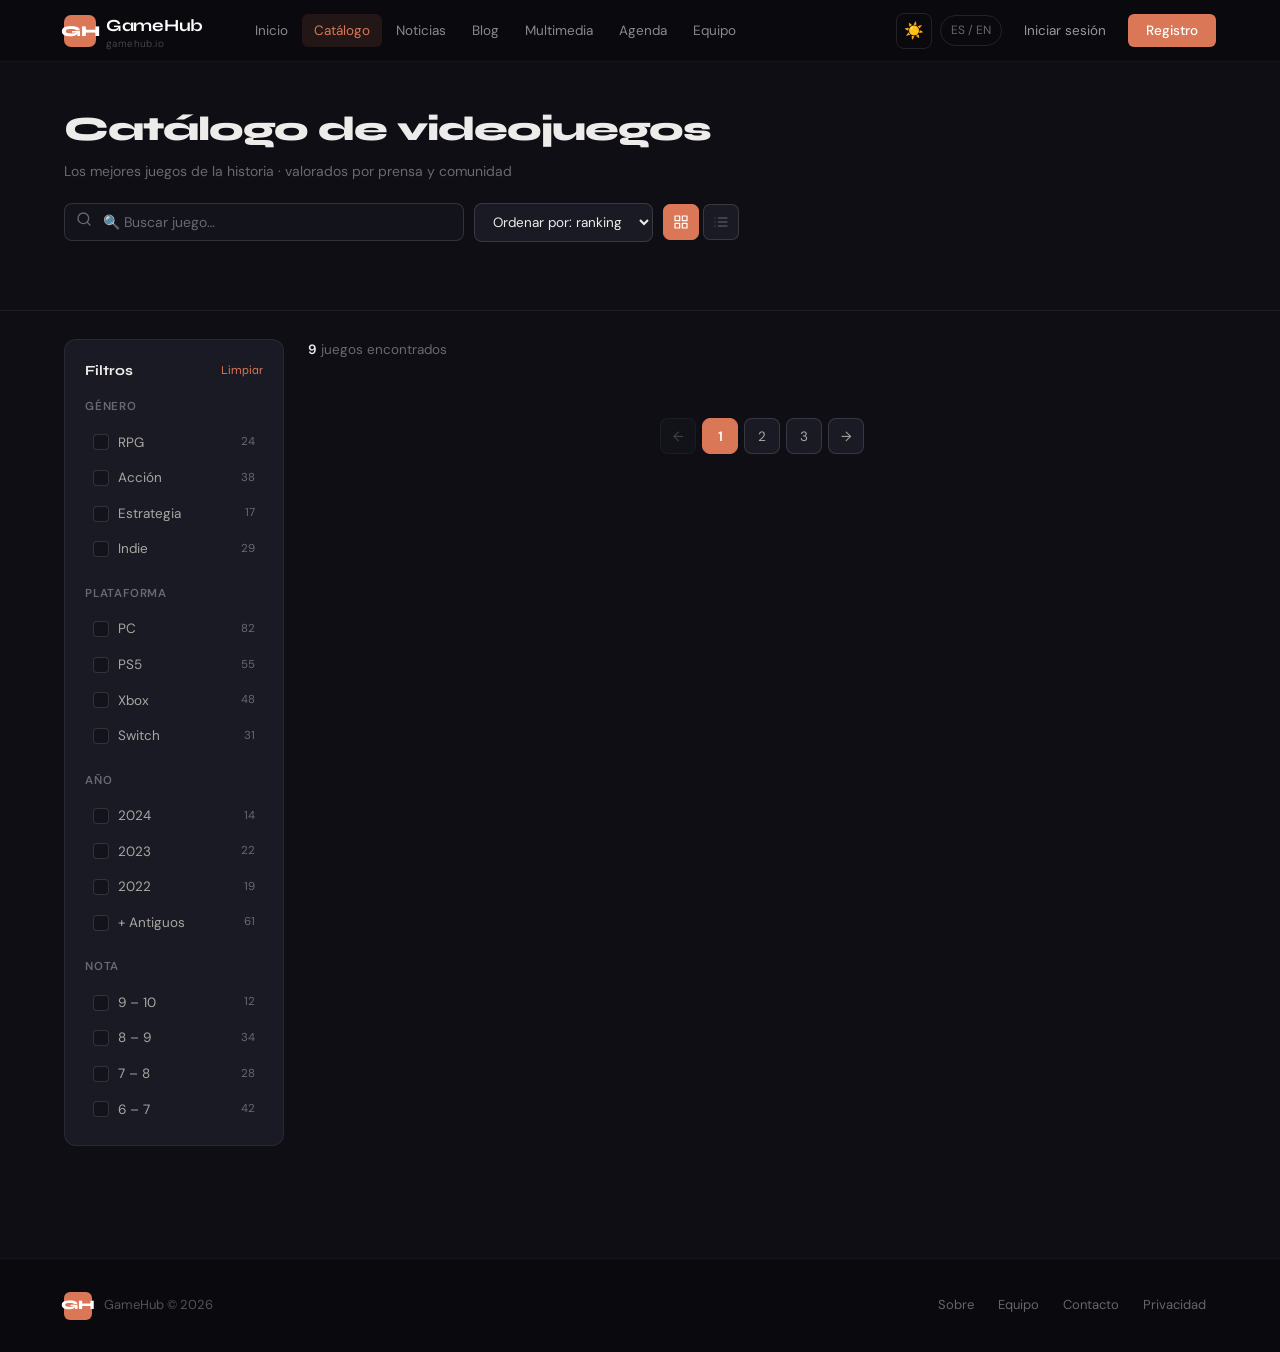
==== commit 0c194d47: "Fix: "Equipo" button used the old method" ====
--- a/frontend/catalogo.html
+++ b/frontend/catalogo.html
@@ -26,7 +26,7 @@
       <a href="blog.html" data-i18n="nav.blog">Blog</a>
       <a href="multimedia.html" data-i18n="nav.multimedia">Multimedia</a>
       <a href="agenda.html" data-i18n="nav.agenda">Agenda</a>
-      <a href="equipo.html" data-i18n="nav.equipo">Equipo</a>
+      <a href="#" class="open-equipo" data-i18n="nav.equipo">Equipo</a>
     </div>
     <div class="nav-right">
       <button class="theme-toggle" id="themeToggle">☀️</button>
